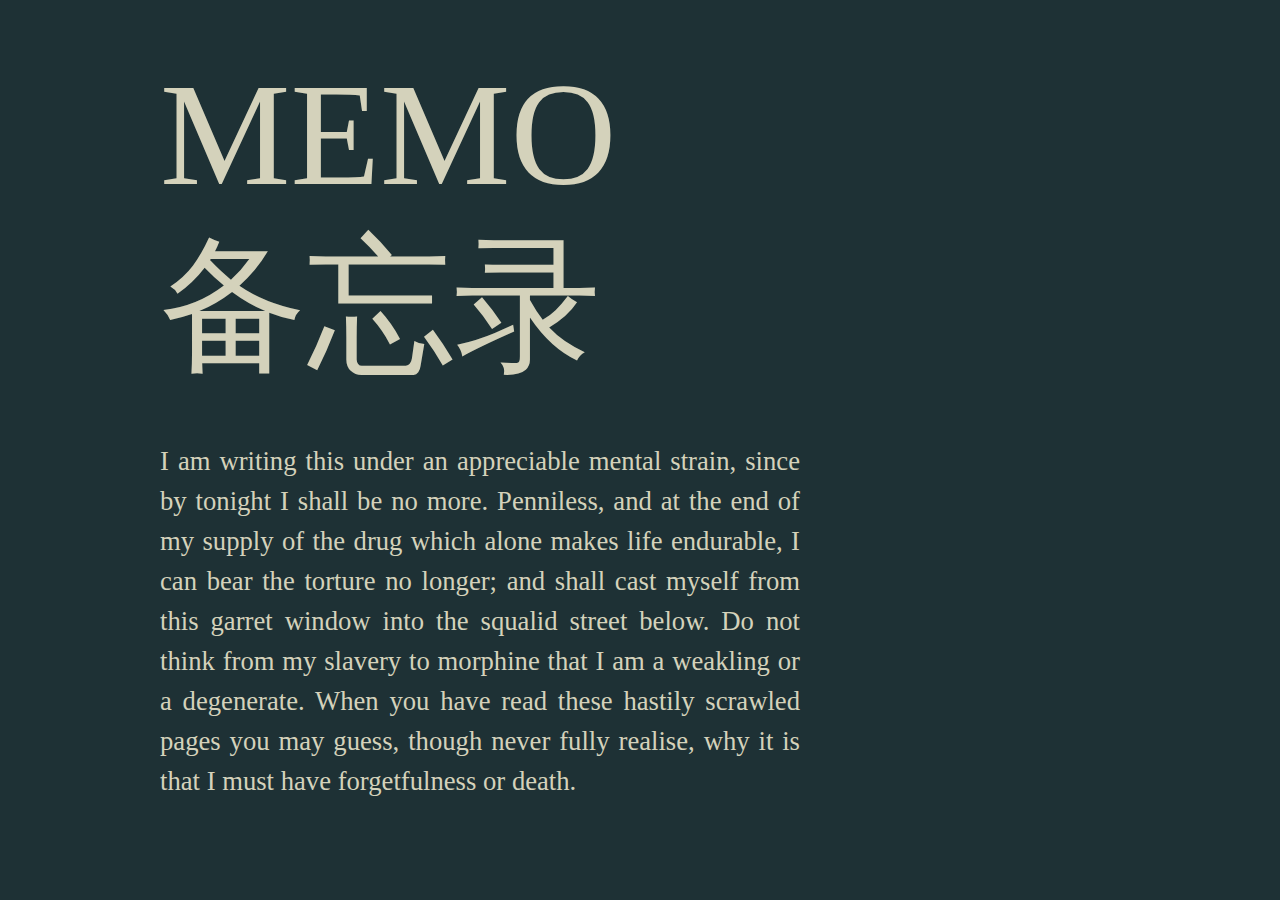
==== index.html @ ef3fa142 "1" ====
<!DOCTYPE html>
<html>
    <head>
        <title>MEMO</title>
        <link rel="stylesheet" type="text/css" href="style.css">
    </head>
    <body> 
      
        <main> 
             
            <div class="page one">

                <section  id="one">             
                    <h1>MEMO</h1>
                    <h1>备忘录</h1>
        
                    <p>I am writing this under an appreciable mental strain, since by tonight I shall be no more. Penniless, and at the end of my supply of the drug which alone makes 
                    life endurable, I can bear the torture no longer; and shall cast myself from this garret window into the squalid street below. Do not think from my slavery to 
                    morphine that I am a weakling or a degenerate. When you have read these hastily scrawled pages you may guess, though never fully realise, why it is that I must 
                    have forgetfulness or death.</p>
                 </section>
            </div>
            <div class="page two" >
                <section id="two">
                    <p>It was in one of the most open and least frequented parts of the broad Pacific that the packet of which I was supercargo fell a victim to the German sea-raider. 
                    The great war was then at its very beginning, and the ocean forces of the Hun had not completely sunk to their later degradation; so that our vessel was made a 
                    legitimate prize, whilst we of her crew were treated with all the fairness and consideration due us as naval prisoners. So liberal, indeed, was the discipline 
                    of our captors, that five days after we were taken I managed to escape alone in a small boat with water and provisions for a good length of time.
                    When I finally found myself adrift and free, I had but little idea of my surroundings. Never a competent navigator, I could only guess vaguely by the sun and 
                    stars that I was somewhat south of the equator. Of the longitude I knew nothing, and no island or coast-line was in sight. The weather kept fair, and for 
                    uncounted days I drifted aimlessly beneath the scorching sun; waiting either for some passing ship, or to be cast on the shores of some habitable land. But 
                    neither ship nor land appeared, and I began to despair in my solitude upon the heaving vastnesses of unbroken blue.</p>
                </section>
            </div>
            <div class="page three">
                <section class="text" id="three">
                    <p>The change happened whilst I slept. Its details I shall never know; for my slumber, though troubled and dream-infested, was continuous. When at last I awaked, 
                    it was to discover myself half sucked into a slimy expanse of hellish black mire which extended about me in monotonous undulations as far as I could see, and 
                    in which my boat lay grounded some distance away.</p>
                </section>
                <img src="dagon6.png">
            </div>
            <div class="page four">
                <img src="dagon5.png">
                <section class="text" id="four">
                    <p>Though one might well imagine that my first sensation would be of wonder at so prodigious and unexpected a transformation of scenery, I was in reality more 
                    horrified than astonished; for there was in the air and in the rotting soil a sinister quality which chilled me to the very core. The region was putrid with 
                    the carcasses of decaying fish, and of other less describable things which I saw protruding from the nasty mud of the unending plain. Perhaps I should not 
                    hope to convey in mere words the unutterable hideousness that can dwell in absolute silence and barren immensity. There was nothing within hearing, and nothing 
                    in sight save a vast reach of black slime; yet the very completeness of the stillness and the homogeneity of the landscape oppressed me with a nauseating fear.
                    The sun was blazing down from a sky which seemed to me almost black in its cloudless cruelty; as though reflecting the inky marsh beneath my feet. As I crawled 
                    into the stranded boat I realised that only one theory could explain my position. Through some unprecedented volcanic upheaval, a portion of the ocean floor 
                    must have been thrown to the surface, exposing regions which for innumerable millions of years had lain hidden under unfathomable watery depths. So great was 
                    the extent of the new land which had risen beneath me, that I could not detect the faintest noise of the surging ocean, strain my ears as I might. Nor were there 
                    any sea-fowl to prey upon the dead things.</p>
                </section>
            </div>
            <div class="page five">
                <section class="text" id="five">
                    <p>For several hours I sat thinking or brooding in the boat, which lay upon its side and afforded a slight shade as the sun moved across the heavens. As the day 
                    progressed, the ground lost some of its stickiness, and seemed likely to dry sufficiently for travelling purposes in a short time. That night I slept but little, 
                    and the next day I made for myself a pack containing food and water, preparatory to an overland journey in search of the vanished sea and possible rescue.
                    On the third morning I found the soil dry enough to walk upon with ease. The odour of the fish was maddening; but I was too much concerned with graver things 
                    to mind so slight an evil, and set out boldly for an unknown goal. All day I forged steadily westward, guided by a far-away hummock which rose higher than any 
                    other elevation on the rolling desert. That night I encamped, and on the following day still travelled toward the hummock, though that object seemed scarcely 
                    nearer than when I had first espied it. By the fourth evening I attained the base of the mound, which turned out to be much higher than it had appeared from a 
                    distance; an intervening valley setting it out in sharper relief from the general surface. Too weary to ascend, I slept in the shadow of the hill.</p>
                </section>
            </div>
            <div class="page six">
                <section class="text" id="six">
                    <p>I know not why my dreams were so wild that night; but ere the waning and fantastically gibbous moon had risen far above the eastern plain, I was awake in a cold 
                    perspiration, determined to sleep no more. Such visions as I had experienced were too much for me to endure again. And in the glow of the moon I saw how unwise I 
                    had been to travel by day. Without the glare of the parching sun, my journey would have cost me less energy; indeed, I now felt quite able to perform the ascent 
                    which had deterred me at sunset. Picking up my pack, I started for the crest of the eminence.</p>
                </section>
                <img src="dagon4.png">
            </div>
            <div class="page seven">
                <section class="text" id="seven">
                    <p>I have said that the unbroken monotony of the rolling plain was a source of vague horror to me; but I think my horror was greater when I gained the summit of the 
                    mound and looked down the other side into an immeasurable pit or canyon, whose black recesses the moon had not yet soared high enough to illumine. I felt myself on 
                    the edge of the world; peering over the rim into a fathomless chaos of eternal night. Through my terror ran curious reminiscences of Paradise Lost, and of Satan’s 
                    hideous climb through the unfashioned realms of darkness.</p>
                    <p>As the moon climbed higher in the sky, I began to see that the slopes of the valley were not quite so perpendicular as I had imagined. Ledges and outcroppings of 
                    rock afforded fairly easy foot-holds for a descent, whilst after a drop of a few hundred feet, the declivity became very gradual. Urged on by an impulse which I 
                    cannot definitely analyse, I scrambled with difficulty down the rocks and stood on the gentler slope beneath, gazing into the Stygian deeps where no light had yet 
                    penetrated.</p>   
                </section>
            </div>
           <div class="page eight">
                <section class="text" id="eight">
                    <p>All at once my attention was captured by a vast and singular object on the opposite slope, which rose steeply about an hundred yards ahead of me; an object that 
                    gleamed whitely in the newly bestowed rays of the ascending moon. That it was merely a gigantic piece of stone, I soon assured myself; but I was conscious of a 
                    distinct impression that its contour and position were not altogether the work of Nature. A closer scrutiny filled me with sensations I cannot express; for despite 
                    its enormous magnitude, and its position in an abyss which had yawned at the bottom of the sea since the world was young, I perceived beyond a doubt that the 
                    strange object was a well-shaped monolith whose massive bulk had known the workmanship and perhaps the worship of living and thinking creatures.</p>
                    <p>Dazed and frightened, yet not without a certain thrill of the scientist’s or archaeologist’s delight, I examined my surroundings more closely. The moon, now near 
                    the zenith, shone weirdly and vividly above the towering steeps that hemmed in the chasm, and revealed the fact that a far-flung body of water flowed at the bottom, 
                    winding out of sight in both directions, and almost lapping my feet as I stood on the slope. Across the chasm, the wavelets washed the base of the Cyclopean 
                    monolith; on whose surface I could now trace both inscriptions and crude sculptures. The writing was in a system of hieroglyphics unknown to me, and unlike anything 
                    I had ever seen in books; consisting for the most part of conventionalised aquatic symbols such as fishes, eels, octopi, crustaceans, molluscs, whales, and the like. 
                    Several characters obviously represented marine things which are unknown to the modern world, but whose decomposing forms I had observed on the ocean-risen plain.</p>
                </section>
           </div>
            <div class="page nine">
                <section class="text" id="nine">
                    <p>It was the pictorial carving, however, that did most to hold me spellbound. Plainly visible across the intervening water on account of their enormous size, were an 
                    array of bas-reliefs whose subjects would have excited the envy of a Doré. I think that these things were supposed to depict men—at least, a certain sort of men; 
                    though the creatures were shewn disporting like fishes in the waters of some marine grotto, or paying homage at some monolithic shrine which appeared to be under the 
                    waves as well. Of their faces and forms I dare not speak in detail; for the mere remembrance makes me grow faint. Grotesque beyond the imagination of a Poe or a Bulwer, 
                    they were damnably human in general outline despite webbed hands and feet, shockingly wide and flabby lips, glassy, bulging eyes, and other features less pleasant to 
                    recall. Curiously enough, they seemed to have been chiselled badly out of proportion with their scenic background; for one of the creatures was shewn in the act of 
                    killing a whale represented as but little larger than himself. I remarked, as I say, their grotesqueness and strange size; but in a moment decided that they were 
                    merely the imaginary gods of some primitive fishing or seafaring tribe; some tribe whose last descendant had perished eras before the first ancestor of the Piltdown 
                    or Neanderthal Man was born. Awestruck at this unexpected glimpse into a past beyond the conception of the most daring anthropologist, I stood musing whilst the moon 
                    cast queer reflections on the silent channel before me.</p>
                </section>
            </div>
            <div class="page ten">
                <section class="text" id="ten">
                    <p>Then suddenly I saw it. With only a slight churning to mark its rise to the surface, the thing slid into view above the dark waters. Vast, Polyphemus-like, and loathsome, 
                    it darted like a stupendous monster of nightmares to the monolith, about which it flung its gigantic scaly arms, the while it bowed its hideous head and gave vent to 
                    certain measured sounds. I think I went mad then.
                    Of my frantic ascent of the slope and cliff, and of my delirious journey back to the stranded boat, I remember little. I believe I sang a great deal, and laughed oddly 
                    when I was unable to sing. I have indistinct recollections of a great storm some time after I reached the boat; at any rate, I know that I heard peals of thunder and 
                    other tones which Nature utters only in her wildest moods.</p>
                </section>
            </div>
            <div class="page eleven">
                <section class="text" id="eleven">
                    <p>When I came out of the shadows I was in a San Francisco hospital; brought thither by the captain of the American ship which had picked up my boat in mid-ocean. In my 
                    delirium I had said much, but found that my words had been given scant attention. Of any land upheaval in the Pacific, my rescuers knew nothing; nor did I deem it 
                    necessary to insist upon a thing which I knew they could not believe. Once I sought out a celebrated ethnologist, and amused him with peculiar questions regarding the 
                    ancient Philistine legend of <b>Dagon, the Fish-God;</b> but soon perceiving that he was hopelessly conventional, I did not press my inquiries.</p>
                </section>
                <img src="https://www.bible-history.com/past/images/dagon.gif">
            </div>
            <div class="page twelve">
                <section class="text" id="twelve">    
                    <p>It is at night, especially when the moon is gibbous and waning, that I see the <b>thing.</b> I tried morphine; but the drug has given only transient surcease, and has drawn me 
                    into its clutches as a hopeless slave. So now I am to end it all, having written a full account for the information or the contemptuous amusement of my fellow-men. Often 
                    I ask myself if it could not all have been a pure phantasm—a mere freak of fever as I lay sun-stricken and raving in the open boat after my escape from the German 
                    man-of-war. This I ask myself, but ever does there come before me a hideously vivid vision in reply. I cannot think of the deep sea without shuddering at the nameless 
                    things that may at this very moment be crawling and floundering on its slimy bed, worshipping their ancient stone idols and carving their own detestable likenesses on 
                    submarine obelisks of water-soaked granite. I dream of a day when they may rise above the billows to drag down in their reeking talons the remnants of puny, war-exhausted
                    mankind—of a day when the land shall sink, and the dark ocean floor shall ascend amidst universal pandemonium.</p>
                    
                    <p><em>The end is near. I hear a noise at the door, as of some immense slippery body lumbering against it. It shall not find me. God, that hand! The window! The window!</em></p>
                    <h2>-h.p. lovecraft</h2>
                    
                </section> <img src="dagon3.png"> 
            </div>
       </main>        
    </body>
</html>
---- style.css ----
section{    
    height: 100vh;
    font-size: 20pt;
    line-height: 1.5;
    font-family: 'Nothing You Could Do', cursive;
    margin: 0px;
    font-kerning: 1;
}
main{
    scroll-snap-type: y mandatory;
    overflow-y: scroll;
    height: 100vh;
}
.page{
    display:grid;
    width:100vw;
    height:100vh;
    /* padding: 15px; */
    grid-template-columns: repeat(8, 1fr);
    grid-template-rows: repeat(6, 1fr);
    scroll-snap-align: center;
}
h1{
    font-size: 110pt;
    font-family: 'Mansalva', cursive;
    letter-spacing: 0px;
    font-stretch: expanded;  line-height: 0.5;
   
    font-weight: lighter;
}

body{
    margin: 0px;
}
#cover{
    background-color: #1e3135;
    color:#d4d2bb;
    width: 100vw;
    text-align: right;
    height: 50vh;
  
}
.one{
    background-color: #1e3135;
    color:#d4d2bb;
    margin: 0px;
    text-align: justify;
}
#one{
    grid-column: 2/6;
    grid-row: 2/4;
}
.two{
    background-color: #263a38;
    color:#d4d2bb;
}
#two{
    grid-column: 2/6;
    grid-row: 2/4;
}
.three{
    background-color: #293f3c;
    color:#d4d2bb;
}.three>img{
    grid-column: 3/6;
    grid-row: 3/5;
    width: 50vw;
}
#three{
    grid-column: 2/8;
    grid-row: 2/4;
}

.four{
    background-color:#2c433d;
    color:#d4d2bb;
}
#four{
    grid-column: 5/8;
    grid-row: 2/5;
    font-size: 18pt;
}
.four>img{
    width: 45vw;
    margin: 10px;
    grid-column: 1/4;
    grid-row: 3/4;
}
.five{
    background-color: #324943    ;
    color:#d4d2bb;
}
#five{
    grid-column: 2/6;
    grid-row: 2/4;
}
.six{
    background-color: #375146;
    color:#d4d2bb;
}
#six{
    grid-column:2/5;
    grid-row: 2/4;
    
}
.seven{
    background-color: #466150;
    color:#d4d2bb;
}
#seven{
    grid-column: 2/6;
    grid-row: 2/4;
}
.eight{
    background-color: #4e6752;
    color:#d4d2bb;
}
#eight{
    grid-column: 2/6;
    grid-row: 2/4;
}
.nine{
    background-color: #5b7359;
    color:#d4d2bb;
}
#nine{
    grid-column: 2/6;
    grid-row: 2/4;
}
.ten{
    background-color: #80926c;
    color:#d4d2bb;
}
#ten{
    grid-column: 2/6;
    grid-row: 2/4;
}
.eleven{
    background-color: #a4ae8c;
    color:#3a3a36;
}
#eleven{
    grid-column: 4/7;
    grid-row: 2/5;
}
.eleven>img{
    width: 45vw;
    grid-row: 1/5;
    grid-column: 1/5;
    margin: 30px;
}
.twelve{
    background-color: #d3d1b8;
    color:#202020;
}
#twelve{
    grid-column: 2/6;
    grid-row: 2/4;
    z-index: 1;
    font-size: 20pt;
}
.twelve>img{
    width: 20vw;
    grid-row: 6/7;
    grid-column: 8/9;
    float: right;
}
h2{
    text-align: right;
    z-index: 2;
}
.six>img{
    grid-row: 5/6;
    grid-column: 5/7;
width: 45vw;
    display: inline;
    margin: 0px;
}
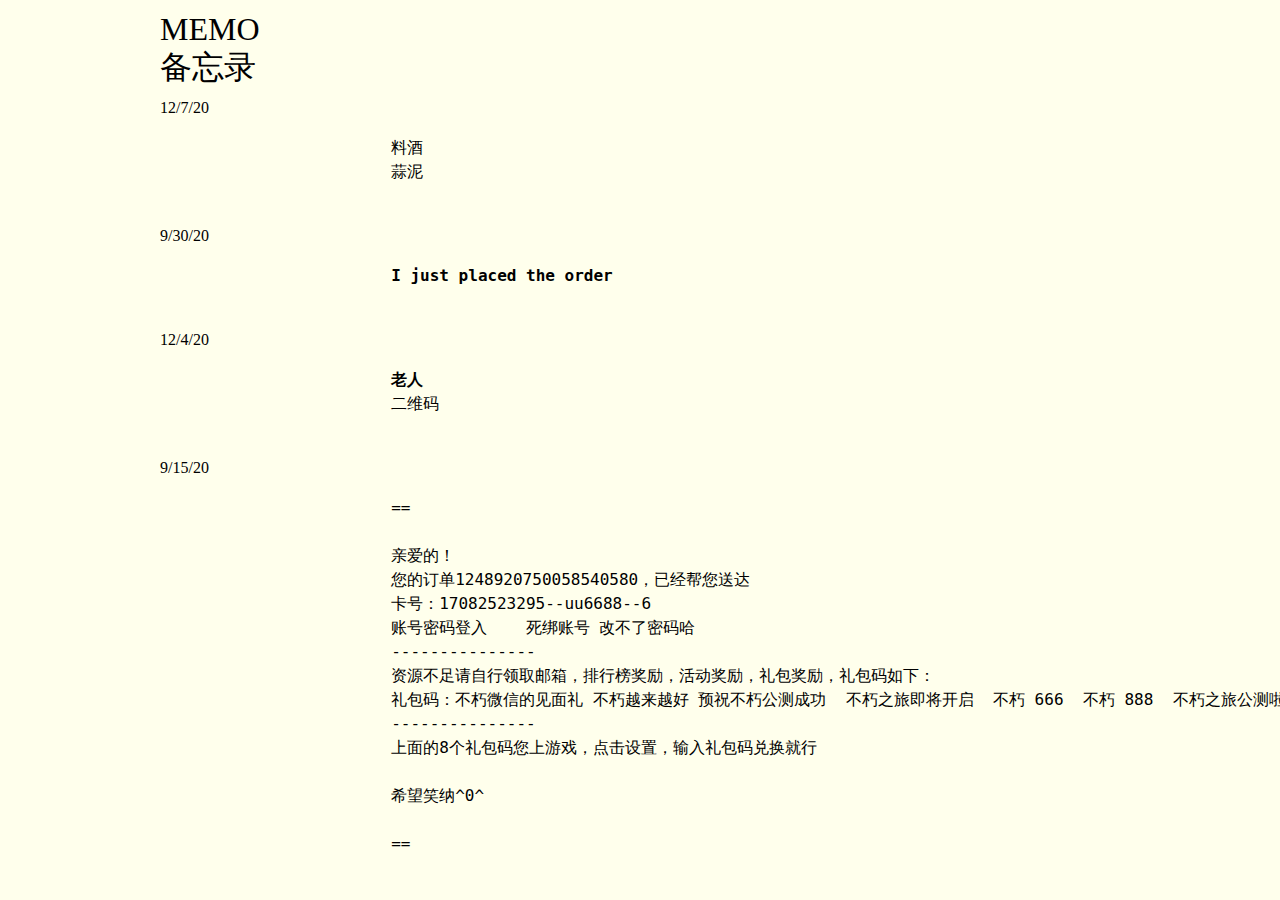
==== commit 10e245ce: "1" ====
--- a/index.html
+++ b/index.html
@@ -1,156 +1,170 @@
 <!DOCTYPE html>
 <html>
-    <head>
-        <title>MEMO</title>
-        <link rel="stylesheet" type="text/css" href="style.css">
-    </head>
-    <body> 
-      
-        <main> 
-             
-            <div class="page one">
 
-                <section  id="one">             
-                    <h1>MEMO</h1>
-                    <h1>备忘录</h1>
-        
-                    <p>I am writing this under an appreciable mental strain, since by tonight I shall be no more. Penniless, and at the end of my supply of the drug which alone makes 
-                    life endurable, I can bear the torture no longer; and shall cast myself from this garret window into the squalid street below. Do not think from my slavery to 
-                    morphine that I am a weakling or a degenerate. When you have read these hastily scrawled pages you may guess, though never fully realise, why it is that I must 
-                    have forgetfulness or death.</p>
-                 </section>
-            </div>
-            <div class="page two" >
-                <section id="two">
-                    <p>It was in one of the most open and least frequented parts of the broad Pacific that the packet of which I was supercargo fell a victim to the German sea-raider. 
-                    The great war was then at its very beginning, and the ocean forces of the Hun had not completely sunk to their later degradation; so that our vessel was made a 
-                    legitimate prize, whilst we of her crew were treated with all the fairness and consideration due us as naval prisoners. So liberal, indeed, was the discipline 
-                    of our captors, that five days after we were taken I managed to escape alone in a small boat with water and provisions for a good length of time.
-                    When I finally found myself adrift and free, I had but little idea of my surroundings. Never a competent navigator, I could only guess vaguely by the sun and 
-                    stars that I was somewhat south of the equator. Of the longitude I knew nothing, and no island or coast-line was in sight. The weather kept fair, and for 
-                    uncounted days I drifted aimlessly beneath the scorching sun; waiting either for some passing ship, or to be cast on the shores of some habitable land. But 
-                    neither ship nor land appeared, and I began to despair in my solitude upon the heaving vastnesses of unbroken blue.</p>
+<head>
+    <title>MEMO</title>
+    <link rel="stylesheet" type="text/css" href="style.css">
+</head>
+
+<body>
+
+    <main>
+
+        <div class="page one">
+
+            <section id="one">
+                <h1>MEMO</h1>
+                <h1>备忘录</h1>
+                <p>
+                    12/7/20
+                </p>
+                <pre>
+                        料酒
+                        蒜泥
+                    </pre>
+                <p>
+                    9/30/20
+                </p>
+                <pre>
+                        <strong>I just placed the order</strong>
+                    </pre>
+                <p>
+                    12/4/20
+                </p>
+                <pre>
+                        <strong>老人</strong>
+                        二维码
+                    </pre>
+                <p>
+                    9/15/20
+                </p>
+                <pre>
+                        ==
+
+                        亲爱的！
+                        您的订单1248920750058540580，已经帮您送达
+                        卡号：17082523295--uu6688--6
+                        账号密码登入    死绑账号 改不了密码哈
+                        ---------------
+                        资源不足请自行领取邮箱，排行榜奖励，活动奖励，礼包奖励，礼包码如下：
+                        礼包码：不朽微信的见面礼 不朽越来越好 预祝不朽公测成功  不朽之旅即将开启  不朽 666  不朽 888  不朽之旅公测啦 雷霆精英
+                        ---------------
+                        上面的8个礼包码您上游戏，点击设置，输入礼包码兑换就行
+
+                        希望笑纳^0^
+
+                        ==
+                    </pre>
+            </section>
+        </div>
+        <div class="page two">
+            <section id="two">
+                <p>
+                    8/3/20
+                </p>
+                <pre>
+                        ==
+
+                        亲爱的！
+                        您的订单1159272737172540580，已经帮您送达
+                        韩区：r0f2woc@icloud.com密An135136
+                        生日19900101或者19901221
+                        问题：朋友（friend）答案是1113-工作（job）答案2223-认识（meet）答案是3333
+                        特别说明，新号不能跨区消费，请勿给号冲值。
+
+                        如何玩外服游戏回复3,不能更新回复4
+                        此自动发货旺旺，人工可能不能及时回复，紧急情况，您可以加bgkj1111或者电18073364255
+
+                        希望笑纳^0^
+
+                        ==
+                    </pre>
+                <p>
+                    7/17/20
+                </p>
+                <pre>
+                        gre计划
+
+                        3天数学
+
+                        3天填空
+
+                        2天阅读
+
+                        3天写作
+                </pre>
+            </section>
+        </div>
+        <div class="page three">
+            <section class="text" id="three">
+                <p>
+                    8/3/20
+                </p>
+                <pre>
+                    ==
+
+                    您好！订单959531457355540580
+                    卡号：lnrtfzvn--742319--ryonz374@163.com--fdq782
+                    卡号：lpdljflx--670294--qdmpe503@163.com--zpg694
+                    卡号：lpffdjxp--040813--wlmow354@163.com--bak753
+                    卡密格式：B站账号----密码----邮箱账号-----邮箱密码
+                    都是三无号，及时改密绑定，不修改密码的后果自负
+                    上号资源不够的把邮箱都领取了哦！
+                    ---------------------------------------------------------
+                    此号为预约号，0练度，自己玩到10级邮箱领取预约奖励！
+
+                    ==
+                </pre>
+            </section>
+        </div>
+        <div class="page four">
+            <section class="text" id="four">
+
+            </section>
+        </div>
+        <div class="page five">
+            <section class="text" id="five">
+
+            </section>
+        </div>
+        <div class="page six">
+            <section class="text" id="six">
+               
+            </section>
+            <img src="dagon4.png">
+        </div>
+        <div class="page seven">
+            <section class="text" id="seven">
+         
+            </section>
+        </div>
+        <div class="page eight">
+            <section class="text" id="eight">
+                
+                
                 </section>
-            </div>
-            <div class="page three">
-                <section class="text" id="three">
-                    <p>The change happened whilst I slept. Its details I shall never know; for my slumber, though troubled and dream-infested, was continuous. When at last I awaked, 
-                    it was to discover myself half sucked into a slimy expanse of hellish black mire which extended about me in monotonous undulations as far as I could see, and 
-                    in which my boat lay grounded some distance away.</p>
-                </section>
-                <img src="dagon6.png">
-            </div>
-            <div class="page four">
-                <img src="dagon5.png">
-                <section class="text" id="four">
-                    <p>Though one might well imagine that my first sensation would be of wonder at so prodigious and unexpected a transformation of scenery, I was in reality more 
-                    horrified than astonished; for there was in the air and in the rotting soil a sinister quality which chilled me to the very core. The region was putrid with 
-                    the carcasses of decaying fish, and of other less describable things which I saw protruding from the nasty mud of the unending plain. Perhaps I should not 
-                    hope to convey in mere words the unutterable hideousness that can dwell in absolute silence and barren immensity. There was nothing within hearing, and nothing 
-                    in sight save a vast reach of black slime; yet the very completeness of the stillness and the homogeneity of the landscape oppressed me with a nauseating fear.
-                    The sun was blazing down from a sky which seemed to me almost black in its cloudless cruelty; as though reflecting the inky marsh beneath my feet. As I crawled 
-                    into the stranded boat I realised that only one theory could explain my position. Through some unprecedented volcanic upheaval, a portion of the ocean floor 
-                    must have been thrown to the surface, exposing regions which for innumerable millions of years had lain hidden under unfathomable watery depths. So great was 
-                    the extent of the new land which had risen beneath me, that I could not detect the faintest noise of the surging ocean, strain my ears as I might. Nor were there 
-                    any sea-fowl to prey upon the dead things.</p>
-                </section>
-            </div>
-            <div class="page five">
-                <section class="text" id="five">
-                    <p>For several hours I sat thinking or brooding in the boat, which lay upon its side and afforded a slight shade as the sun moved across the heavens. As the day 
-                    progressed, the ground lost some of its stickiness, and seemed likely to dry sufficiently for travelling purposes in a short time. That night I slept but little, 
-                    and the next day I made for myself a pack containing food and water, preparatory to an overland journey in search of the vanished sea and possible rescue.
-                    On the third morning I found the soil dry enough to walk upon with ease. The odour of the fish was maddening; but I was too much concerned with graver things 
-                    to mind so slight an evil, and set out boldly for an unknown goal. All day I forged steadily westward, guided by a far-away hummock which rose higher than any 
-                    other elevation on the rolling desert. That night I encamped, and on the following day still travelled toward the hummock, though that object seemed scarcely 
-                    nearer than when I had first espied it. By the fourth evening I attained the base of the mound, which turned out to be much higher than it had appeared from a 
-                    distance; an intervening valley setting it out in sharper relief from the general surface. Too weary to ascend, I slept in the shadow of the hill.</p>
-                </section>
-            </div>
-            <div class="page six">
-                <section class="text" id="six">
-                    <p>I know not why my dreams were so wild that night; but ere the waning and fantastically gibbous moon had risen far above the eastern plain, I was awake in a cold 
-                    perspiration, determined to sleep no more. Such visions as I had experienced were too much for me to endure again. And in the glow of the moon I saw how unwise I 
-                    had been to travel by day. Without the glare of the parching sun, my journey would have cost me less energy; indeed, I now felt quite able to perform the ascent 
-                    which had deterred me at sunset. Picking up my pack, I started for the crest of the eminence.</p>
-                </section>
-                <img src="dagon4.png">
-            </div>
-            <div class="page seven">
-                <section class="text" id="seven">
-                    <p>I have said that the unbroken monotony of the rolling plain was a source of vague horror to me; but I think my horror was greater when I gained the summit of the 
-                    mound and looked down the other side into an immeasurable pit or canyon, whose black recesses the moon had not yet soared high enough to illumine. I felt myself on 
-                    the edge of the world; peering over the rim into a fathomless chaos of eternal night. Through my terror ran curious reminiscences of Paradise Lost, and of Satan’s 
-                    hideous climb through the unfashioned realms of darkness.</p>
-                    <p>As the moon climbed higher in the sky, I began to see that the slopes of the valley were not quite so perpendicular as I had imagined. Ledges and outcroppings of 
-                    rock afforded fairly easy foot-holds for a descent, whilst after a drop of a few hundred feet, the declivity became very gradual. Urged on by an impulse which I 
-                    cannot definitely analyse, I scrambled with difficulty down the rocks and stood on the gentler slope beneath, gazing into the Stygian deeps where no light had yet 
-                    penetrated.</p>   
-                </section>
-            </div>
-           <div class="page eight">
-                <section class="text" id="eight">
-                    <p>All at once my attention was captured by a vast and singular object on the opposite slope, which rose steeply about an hundred yards ahead of me; an object that 
-                    gleamed whitely in the newly bestowed rays of the ascending moon. That it was merely a gigantic piece of stone, I soon assured myself; but I was conscious of a 
-                    distinct impression that its contour and position were not altogether the work of Nature. A closer scrutiny filled me with sensations I cannot express; for despite 
-                    its enormous magnitude, and its position in an abyss which had yawned at the bottom of the sea since the world was young, I perceived beyond a doubt that the 
-                    strange object was a well-shaped monolith whose massive bulk had known the workmanship and perhaps the worship of living and thinking creatures.</p>
-                    <p>Dazed and frightened, yet not without a certain thrill of the scientist’s or archaeologist’s delight, I examined my surroundings more closely. The moon, now near 
-                    the zenith, shone weirdly and vividly above the towering steeps that hemmed in the chasm, and revealed the fact that a far-flung body of water flowed at the bottom, 
-                    winding out of sight in both directions, and almost lapping my feet as I stood on the slope. Across the chasm, the wavelets washed the base of the Cyclopean 
-                    monolith; on whose surface I could now trace both inscriptions and crude sculptures. The writing was in a system of hieroglyphics unknown to me, and unlike anything 
-                    I had ever seen in books; consisting for the most part of conventionalised aquatic symbols such as fishes, eels, octopi, crustaceans, molluscs, whales, and the like. 
-                    Several characters obviously represented marine things which are unknown to the modern world, but whose decomposing forms I had observed on the ocean-risen plain.</p>
-                </section>
-           </div>
-            <div class="page nine">
-                <section class="text" id="nine">
-                    <p>It was the pictorial carving, however, that did most to hold me spellbound. Plainly visible across the intervening water on account of their enormous size, were an 
-                    array of bas-reliefs whose subjects would have excited the envy of a Doré. I think that these things were supposed to depict men—at least, a certain sort of men; 
-                    though the creatures were shewn disporting like fishes in the waters of some marine grotto, or paying homage at some monolithic shrine which appeared to be under the 
-                    waves as well. Of their faces and forms I dare not speak in detail; for the mere remembrance makes me grow faint. Grotesque beyond the imagination of a Poe or a Bulwer, 
-                    they were damnably human in general outline despite webbed hands and feet, shockingly wide and flabby lips, glassy, bulging eyes, and other features less pleasant to 
-                    recall. Curiously enough, they seemed to have been chiselled badly out of proportion with their scenic background; for one of the creatures was shewn in the act of 
-                    killing a whale represented as but little larger than himself. I remarked, as I say, their grotesqueness and strange size; but in a moment decided that they were 
-                    merely the imaginary gods of some primitive fishing or seafaring tribe; some tribe whose last descendant had perished eras before the first ancestor of the Piltdown 
-                    or Neanderthal Man was born. Awestruck at this unexpected glimpse into a past beyond the conception of the most daring anthropologist, I stood musing whilst the moon 
-                    cast queer reflections on the silent channel before me.</p>
-                </section>
-            </div>
-            <div class="page ten">
-                <section class="text" id="ten">
-                    <p>Then suddenly I saw it. With only a slight churning to mark its rise to the surface, the thing slid into view above the dark waters. Vast, Polyphemus-like, and loathsome, 
-                    it darted like a stupendous monster of nightmares to the monolith, about which it flung its gigantic scaly arms, the while it bowed its hideous head and gave vent to 
-                    certain measured sounds. I think I went mad then.
-                    Of my frantic ascent of the slope and cliff, and of my delirious journey back to the stranded boat, I remember little. I believe I sang a great deal, and laughed oddly 
-                    when I was unable to sing. I have indistinct recollections of a great storm some time after I reached the boat; at any rate, I know that I heard peals of thunder and 
-                    other tones which Nature utters only in her wildest moods.</p>
-                </section>
-            </div>
-            <div class="page eleven">
-                <section class="text" id="eleven">
-                    <p>When I came out of the shadows I was in a San Francisco hospital; brought thither by the captain of the American ship which had picked up my boat in mid-ocean. In my 
-                    delirium I had said much, but found that my words had been given scant attention. Of any land upheaval in the Pacific, my rescuers knew nothing; nor did I deem it 
-                    necessary to insist upon a thing which I knew they could not believe. Once I sought out a celebrated ethnologist, and amused him with peculiar questions regarding the 
-                    ancient Philistine legend of <b>Dagon, the Fish-God;</b> but soon perceiving that he was hopelessly conventional, I did not press my inquiries.</p>
-                </section>
-                <img src="https://www.bible-history.com/past/images/dagon.gif">
-            </div>
-            <div class="page twelve">
-                <section class="text" id="twelve">    
-                    <p>It is at night, especially when the moon is gibbous and waning, that I see the <b>thing.</b> I tried morphine; but the drug has given only transient surcease, and has drawn me 
-                    into its clutches as a hopeless slave. So now I am to end it all, having written a full account for the information or the contemptuous amusement of my fellow-men. Often 
-                    I ask myself if it could not all have been a pure phantasm—a mere freak of fever as I lay sun-stricken and raving in the open boat after my escape from the German 
-                    man-of-war. This I ask myself, but ever does there come before me a hideously vivid vision in reply. I cannot think of the deep sea without shuddering at the nameless 
-                    things that may at this very moment be crawling and floundering on its slimy bed, worshipping their ancient stone idols and carving their own detestable likenesses on 
-                    submarine obelisks of water-soaked granite. I dream of a day when they may rise above the billows to drag down in their reeking talons the remnants of puny, war-exhausted
-                    mankind—of a day when the land shall sink, and the dark ocean floor shall ascend amidst universal pandemonium.</p>
-                    
-                    <p><em>The end is near. I hear a noise at the door, as of some immense slippery body lumbering against it. It shall not find me. God, that hand! The window! The window!</em></p>
-                    <h2>-h.p. lovecraft</h2>
-                    
-                </section> <img src="dagon3.png"> 
-            </div>
-       </main>        
-    </body>
+        </div>
+        <div class="page nine">
+            <section class="text" id="nine">
+
+            </section>
+        </div>
+        <div class="page ten">
+            <section class="text" id="ten">
+
+            </section>
+        </div>
+        <div class="page eleven">
+            <section class="text" id="eleven">
+
+            </section>
+            <img src="https://www.bible-history.com/past/images/dagon.gif">
+        </div>
+        <div class="page twelve">
+            <section class="text" id="twelve">
+
+        </div>
+    </main>
+</body>
+
 </html>--- a/style.css
+++ b/style.css
@@ -1,6 +1,6 @@
 section{    
     height: 100vh;
-    font-size: 20pt;
+    font-size: 1rem;
     line-height: 1.5;
     font-family: 'Nothing You Could Do', cursive;
     margin: 0px;
@@ -10,6 +10,7 @@
     scroll-snap-type: y mandatory;
     overflow-y: scroll;
     height: 100vh;
+    background-color: #ffffec;
 }
 .page{
     display:grid;
@@ -21,7 +22,7 @@
     scroll-snap-align: center;
 }
 h1{
-    font-size: 110pt;
+    font-size: 2rem;
     font-family: 'Mansalva', cursive;
     letter-spacing: 0px;
     font-stretch: expanded;  line-height: 0.5;
@@ -33,16 +34,12 @@
     margin: 0px;
 }
 #cover{
-    background-color: #1e3135;
-    color:#d4d2bb;
     width: 100vw;
     text-align: right;
     height: 50vh;
   
 }
 .one{
-    background-color: #1e3135;
-    color:#d4d2bb;
     margin: 0px;
     text-align: justify;
 }
@@ -51,16 +48,13 @@
     grid-row: 2/4;
 }
 .two{
-    background-color: #263a38;
-    color:#d4d2bb;
+
 }
 #two{
     grid-column: 2/6;
     grid-row: 2/4;
 }
 .three{
-    background-color: #293f3c;
-    color:#d4d2bb;
 }.three>img{
     grid-column: 3/6;
     grid-row: 3/5;
@@ -72,13 +66,11 @@
 }
 
 .four{
-    background-color:#2c433d;
-    color:#d4d2bb;
+
 }
 #four{
     grid-column: 5/8;
     grid-row: 2/5;
-    font-size: 18pt;
 }
 .four>img{
     width: 45vw;
@@ -87,16 +79,14 @@
     grid-row: 3/4;
 }
 .five{
-    background-color: #324943    ;
-    color:#d4d2bb;
+
 }
 #five{
     grid-column: 2/6;
     grid-row: 2/4;
 }
 .six{
-    background-color: #375146;
-    color:#d4d2bb;
+
 }
 #six{
     grid-column:2/5;
@@ -104,40 +94,35 @@
     
 }
 .seven{
-    background-color: #466150;
-    color:#d4d2bb;
+
 }
 #seven{
     grid-column: 2/6;
     grid-row: 2/4;
 }
 .eight{
-    background-color: #4e6752;
-    color:#d4d2bb;
+
 }
 #eight{
     grid-column: 2/6;
     grid-row: 2/4;
 }
 .nine{
-    background-color: #5b7359;
-    color:#d4d2bb;
+
 }
 #nine{
     grid-column: 2/6;
     grid-row: 2/4;
 }
 .ten{
-    background-color: #80926c;
-    color:#d4d2bb;
+
 }
 #ten{
     grid-column: 2/6;
     grid-row: 2/4;
 }
 .eleven{
-    background-color: #a4ae8c;
-    color:#3a3a36;
+
 }
 #eleven{
     grid-column: 4/7;
@@ -150,8 +135,7 @@
     margin: 30px;
 }
 .twelve{
-    background-color: #d3d1b8;
-    color:#202020;
+
 }
 #twelve{
     grid-column: 2/6;
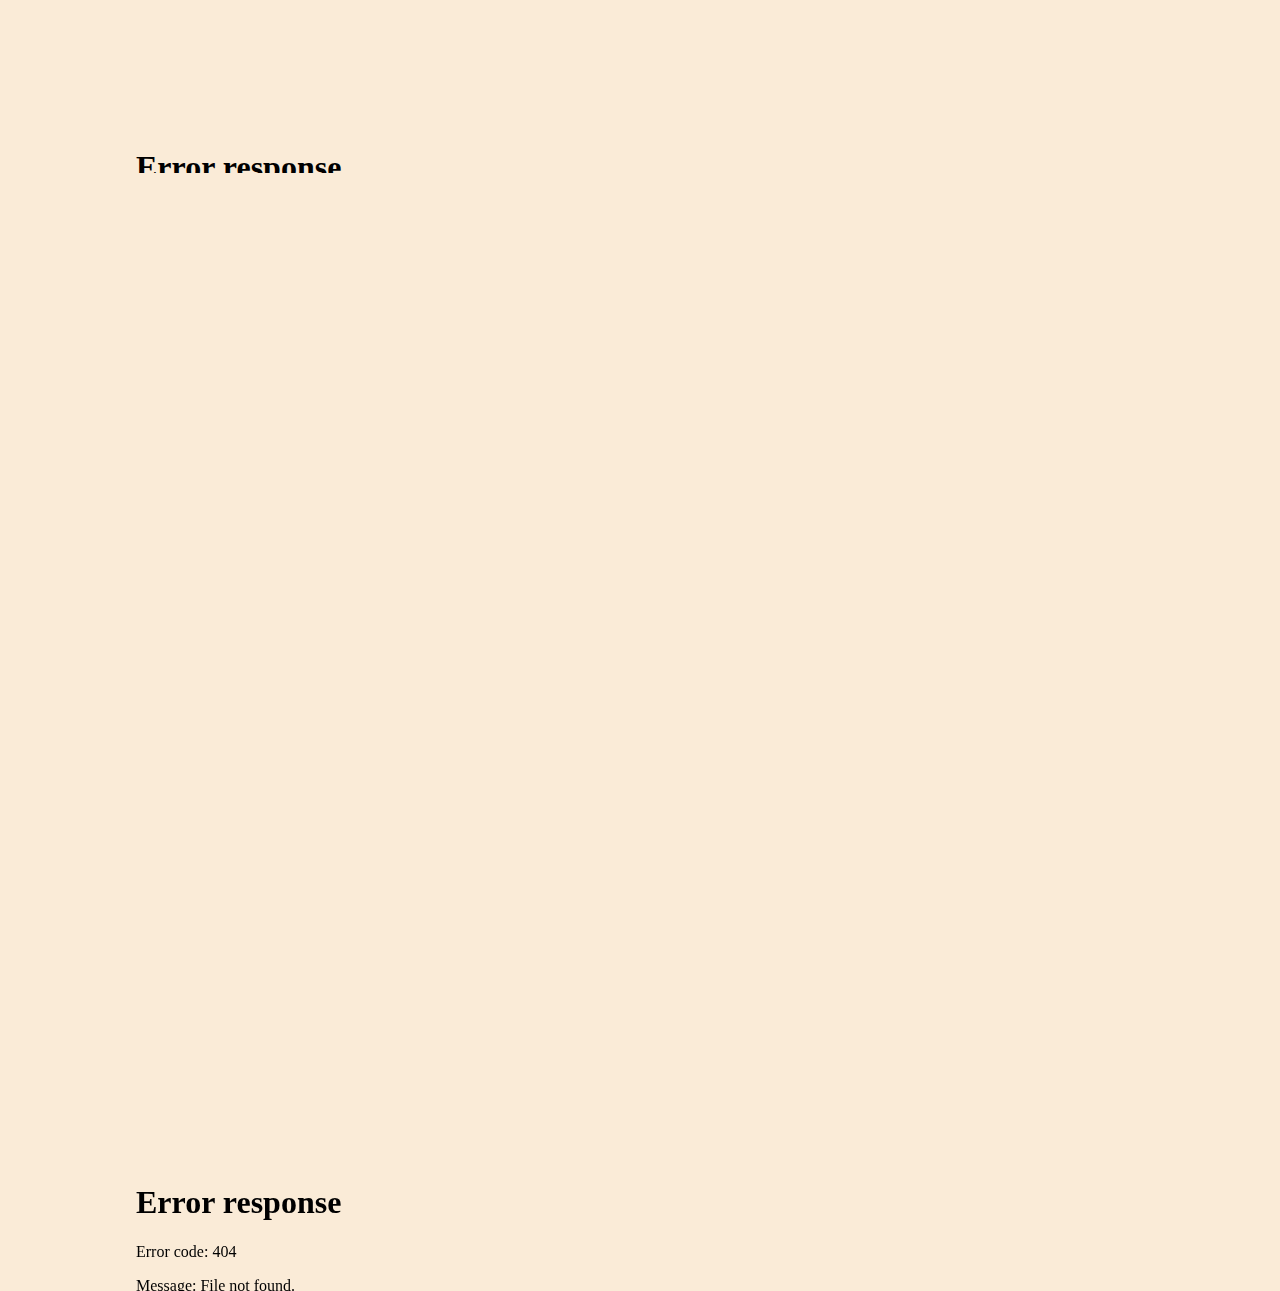
==== commit b6d877c6: "1" ====
--- a/index.html
+++ b/index.html
@@ -1,170 +1,17 @@
 <!DOCTYPE html>
 <html>
-
 <head>
-    <title>MEMO</title>
-    <link rel="stylesheet" type="text/css" href="style.css">
+	<meta name="description" content="MEMO" /> 
+	<meta name="viewport" content="initial-scale=1.0, width=device-width" />
+	<meta name="keywords" content="2021" /> 
+	<meta name="author" content="YH 2021" /> 
+	<meta charset="utf-8">
+	<title>Memo 2020</title>
+	<script src="https://ajax.googleapis.com/ajax/libs/jquery/3.1.0/jquery.min.js"></script>
+	<script src="script.js"></script>
+	<link rel="stylesheet" type="text/css" href="style.css">
 </head>
-
 <body>
 
-    <main>
-
-        <div class="page one">
-
-            <section id="one">
-                <h1>MEMO</h1>
-                <h1>备忘录</h1>
-                <p>
-                    12/7/20
-                </p>
-                <pre>
-                        料酒
-                        蒜泥
-                    </pre>
-                <p>
-                    9/30/20
-                </p>
-                <pre>
-                        <strong>I just placed the order</strong>
-                    </pre>
-                <p>
-                    12/4/20
-                </p>
-                <pre>
-                        <strong>老人</strong>
-                        二维码
-                    </pre>
-                <p>
-                    9/15/20
-                </p>
-                <pre>
-                        ==
-
-                        亲爱的！
-                        您的订单1248920750058540580，已经帮您送达
-                        卡号：17082523295--uu6688--6
-                        账号密码登入    死绑账号 改不了密码哈
-                        ---------------
-                        资源不足请自行领取邮箱，排行榜奖励，活动奖励，礼包奖励，礼包码如下：
-                        礼包码：不朽微信的见面礼 不朽越来越好 预祝不朽公测成功  不朽之旅即将开启  不朽 666  不朽 888  不朽之旅公测啦 雷霆精英
-                        ---------------
-                        上面的8个礼包码您上游戏，点击设置，输入礼包码兑换就行
-
-                        希望笑纳^0^
-
-                        ==
-                    </pre>
-            </section>
-        </div>
-        <div class="page two">
-            <section id="two">
-                <p>
-                    8/3/20
-                </p>
-                <pre>
-                        ==
-
-                        亲爱的！
-                        您的订单1159272737172540580，已经帮您送达
-                        韩区：r0f2woc@icloud.com密An135136
-                        生日19900101或者19901221
-                        问题：朋友（friend）答案是1113-工作（job）答案2223-认识（meet）答案是3333
-                        特别说明，新号不能跨区消费，请勿给号冲值。
-
-                        如何玩外服游戏回复3,不能更新回复4
-                        此自动发货旺旺，人工可能不能及时回复，紧急情况，您可以加bgkj1111或者电18073364255
-
-                        希望笑纳^0^
-
-                        ==
-                    </pre>
-                <p>
-                    7/17/20
-                </p>
-                <pre>
-                        gre计划
-
-                        3天数学
-
-                        3天填空
-
-                        2天阅读
-
-                        3天写作
-                </pre>
-            </section>
-        </div>
-        <div class="page three">
-            <section class="text" id="three">
-                <p>
-                    8/3/20
-                </p>
-                <pre>
-                    ==
-
-                    您好！订单959531457355540580
-                    卡号：lnrtfzvn--742319--ryonz374@163.com--fdq782
-                    卡号：lpdljflx--670294--qdmpe503@163.com--zpg694
-                    卡号：lpffdjxp--040813--wlmow354@163.com--bak753
-                    卡密格式：B站账号----密码----邮箱账号-----邮箱密码
-                    都是三无号，及时改密绑定，不修改密码的后果自负
-                    上号资源不够的把邮箱都领取了哦！
-                    ---------------------------------------------------------
-                    此号为预约号，0练度，自己玩到10级邮箱领取预约奖励！
-
-                    ==
-                </pre>
-            </section>
-        </div>
-        <div class="page four">
-            <section class="text" id="four">
-
-            </section>
-        </div>
-        <div class="page five">
-            <section class="text" id="five">
-
-            </section>
-        </div>
-        <div class="page six">
-            <section class="text" id="six">
-               
-            </section>
-            <img src="dagon4.png">
-        </div>
-        <div class="page seven">
-            <section class="text" id="seven">
-         
-            </section>
-        </div>
-        <div class="page eight">
-            <section class="text" id="eight">
-                
-                
-                </section>
-        </div>
-        <div class="page nine">
-            <section class="text" id="nine">
-
-            </section>
-        </div>
-        <div class="page ten">
-            <section class="text" id="ten">
-
-            </section>
-        </div>
-        <div class="page eleven">
-            <section class="text" id="eleven">
-
-            </section>
-            <img src="https://www.bible-history.com/past/images/dagon.gif">
-        </div>
-        <div class="page twelve">
-            <section class="text" id="twelve">
-
-        </div>
-    </main>
 </body>
-
 </html>--- a/style.css
+++ b/style.css
@@ -1,163 +1,33 @@
-section{    
-    height: 100vh;
-    font-size: 1rem;
-    line-height: 1.5;
-    font-family: 'Nothing You Could Do', cursive;
-    margin: 0px;
-    font-kerning: 1;
-}
-main{
-    scroll-snap-type: y mandatory;
-    overflow-y: scroll;
-    height: 100vh;
-    background-color: #ffffec;
-}
-.page{
-    display:grid;
-    width:100vw;
-    height:100vh;
-    /* padding: 15px; */
-    grid-template-columns: repeat(8, 1fr);
-    grid-template-rows: repeat(6, 1fr);
-    scroll-snap-align: center;
-}
-h1{
-    font-size: 2rem;
-    font-family: 'Mansalva', cursive;
-    letter-spacing: 0px;
-    font-stretch: expanded;  line-height: 0.5;
-   
-    font-weight: lighter;
+* {
+	box-sizing: border-box;
 }
 
-body{
-    margin: 0px;
-}
-#cover{
-    width: 100vw;
-    text-align: right;
-    height: 50vh;
-  
-}
-.one{
-    margin: 0px;
-    text-align: justify;
-}
-#one{
-    grid-column: 2/6;
-    grid-row: 2/4;
-}
-.two{
-
-}
-#two{
-    grid-column: 2/6;
-    grid-row: 2/4;
-}
-.three{
-}.three>img{
-    grid-column: 3/6;
-    grid-row: 3/5;
-    width: 50vw;
-}
-#three{
-    grid-column: 2/8;
-    grid-row: 2/4;
+body {
+margin: 10vw;
+background-color: antiquewhite;
 }
 
-.four{
-
-}
-#four{
-    grid-column: 5/8;
-    grid-row: 2/5;
-}
-.four>img{
-    width: 45vw;
-    margin: 10px;
-    grid-column: 1/4;
-    grid-row: 3/4;
-}
-.five{
-
-}
-#five{
-    grid-column: 2/6;
-    grid-row: 2/4;
-}
-.six{
-
-}
-#six{
-    grid-column:2/5;
-    grid-row: 2/4;
-    
-}
-.seven{
-
-}
-#seven{
-    grid-column: 2/6;
-    grid-row: 2/4;
-}
-.eight{
-
-}
-#eight{
-    grid-column: 2/6;
-    grid-row: 2/4;
-}
-.nine{
-
-}
-#nine{
-    grid-column: 2/6;
-    grid-row: 2/4;
-}
-.ten{
-
-}
-#ten{
-    grid-column: 2/6;
-    grid-row: 2/4;
-}
-.eleven{
-
-}
-#eleven{
-    grid-column: 4/7;
-    grid-row: 2/5;
-}
-.eleven>img{
-    width: 45vw;
-    grid-row: 1/5;
-    grid-column: 1/5;
-    margin: 30px;
-}
-.twelve{
-
-}
-#twelve{
-    grid-column: 2/6;
-    grid-row: 2/4;
-    z-index: 1;
-    font-size: 20pt;
-}
-.twelve>img{
-    width: 20vw;
-    grid-row: 6/7;
-    grid-column: 8/9;
-    float: right;
-}
-h2{
-    text-align: right;
-    z-index: 2;
-}
-.six>img{
-    grid-row: 5/6;
-    grid-column: 5/7;
-width: 45vw;
-    display: inline;
-    margin: 0px;
+iframe {
+	border: 0;
+	width: 100%;
+	height: 100%;
 }
 
+.column {
+	display: block;
+    width: 100vw;
+	height: 5vh;
+	transition: 1s;
+}
+
+#info {
+	display: block;
+    position: fixed;
+	width: 100vw;
+	height: 50vh;
+	transition: 1s;
+	font-family: serif;
+	color: orangered;
+	font-size: 18px;
+}
+
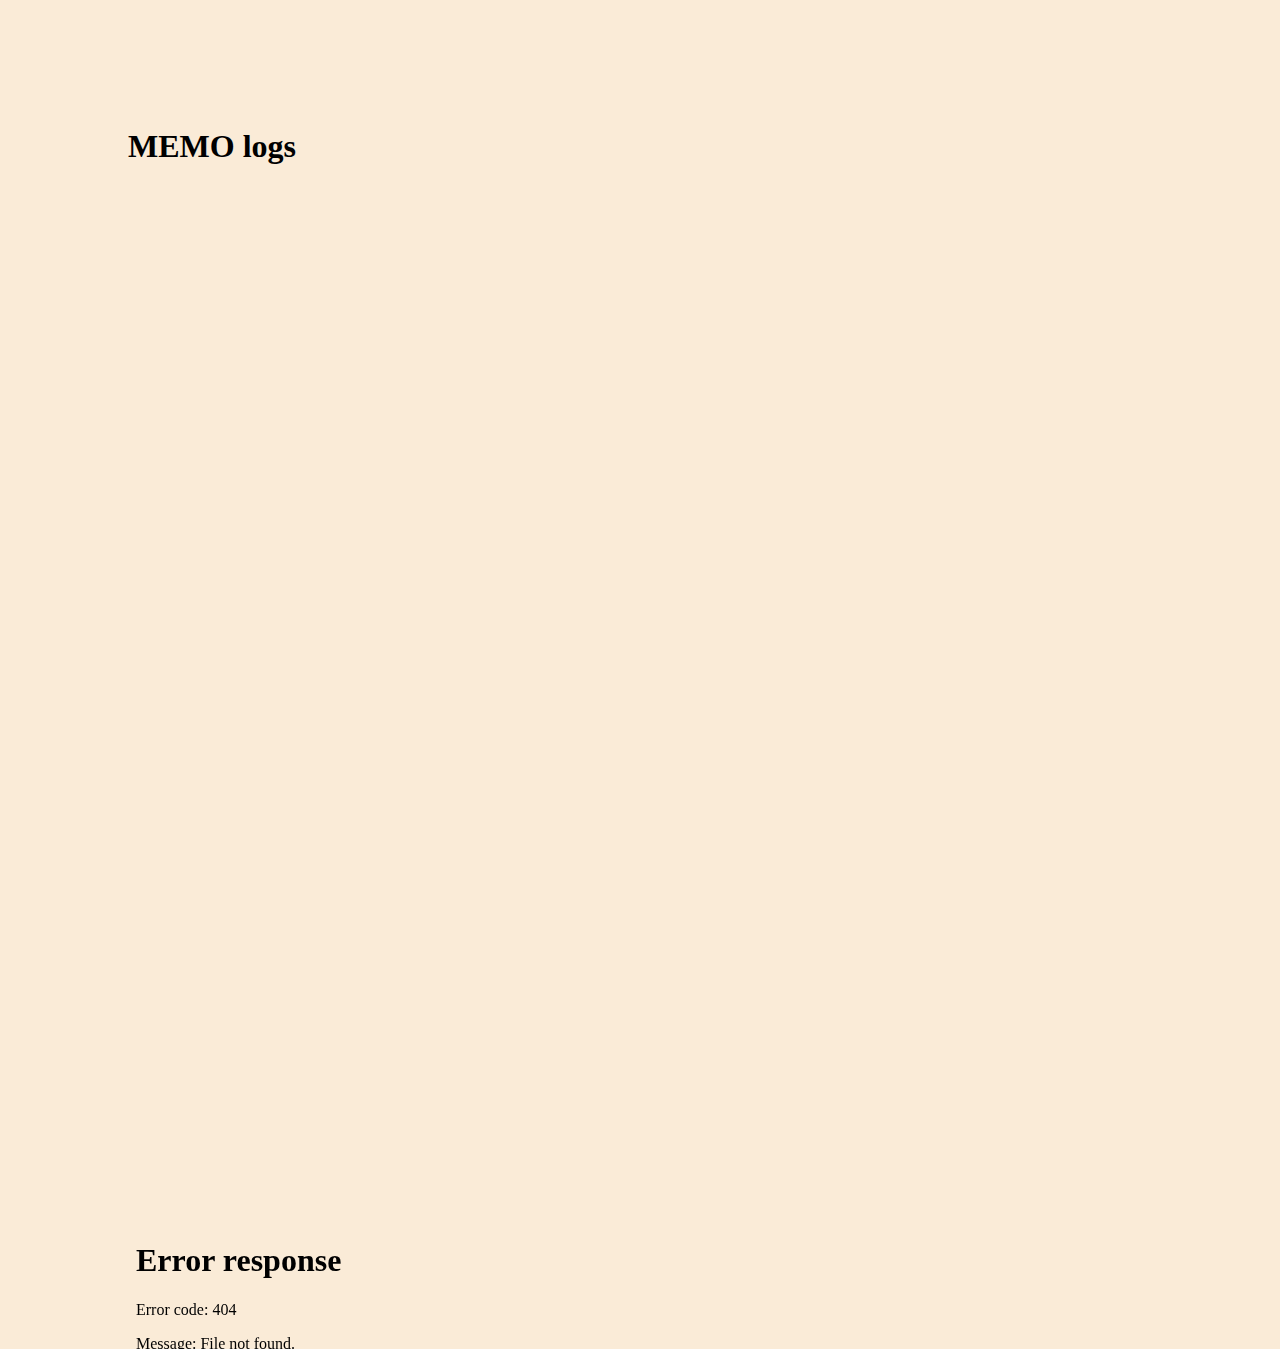
==== commit 91ab97ea: "1" ====
--- a/index.html
+++ b/index.html
@@ -12,6 +12,8 @@
 	<link rel="stylesheet" type="text/css" href="style.css">
 </head>
 <body>
-
+    <h1>
+        MEMO logs
+    </h1>
 </body>
 </html>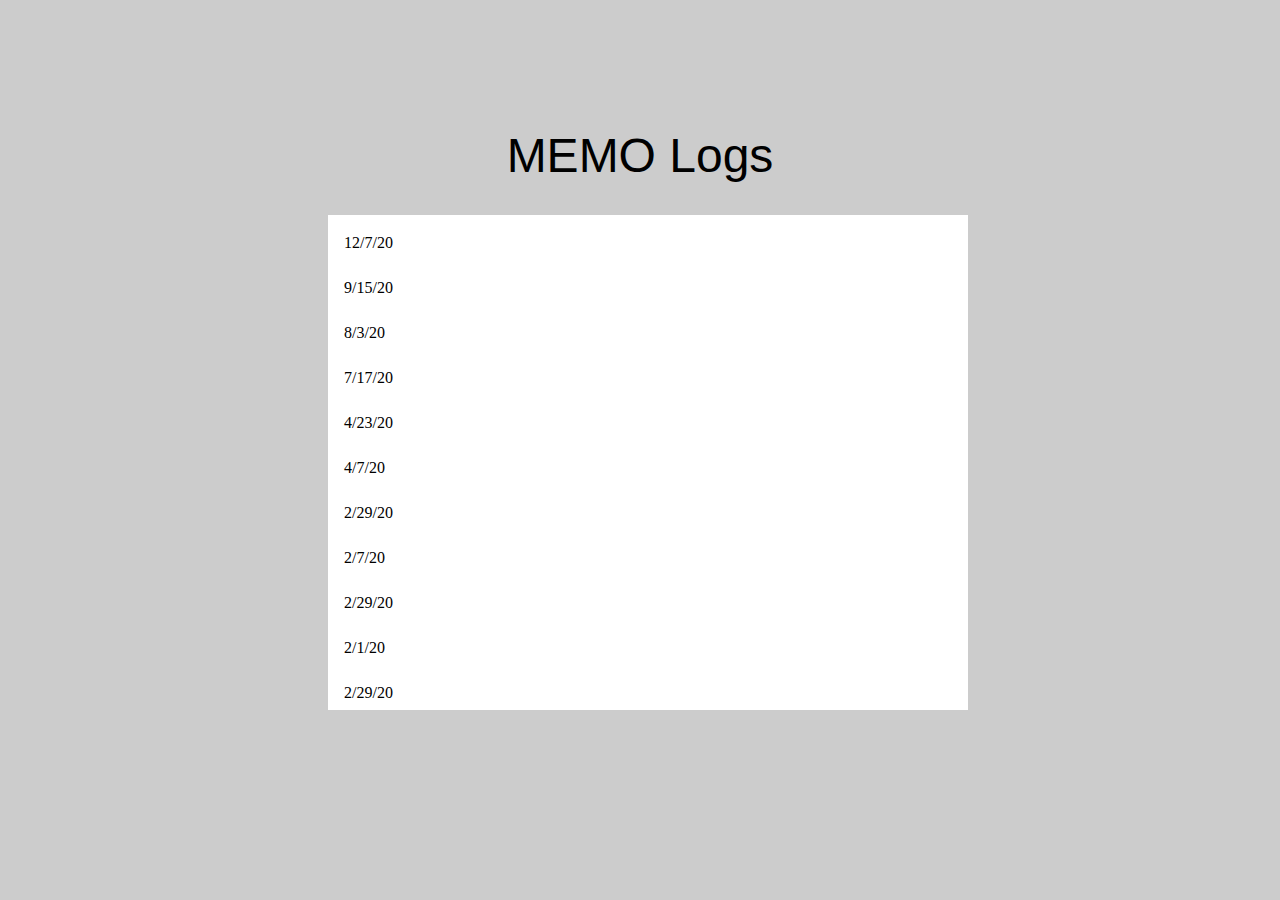
==== commit f914e25d: "1" ====
--- a/index.html
+++ b/index.html
@@ -13,7 +13,7 @@
 </head>
 <body>
     <h1>
-        MEMO logs
+        MEMO Logs
     </h1>
 </body>
 </html>--- a/style.css
+++ b/style.css
@@ -3,24 +3,29 @@
 }
 
 body {
-margin: 10vw;
-background-color: antiquewhite;
+text-align: center;
+background-color: #cccccc;
+
 }
 
 iframe {
 	border: 0;
 	width: 100%;
 	height: 100%;
+
 }
 
 .column {
+	margin:0 auto;
 	display: block;
     width: 100vw;
 	height: 5vh;
 	transition: 1s;
+
 }
 
 #info {
+	margin:0 auto;
 	display: block;
     position: fixed;
 	width: 100vw;
@@ -31,3 +36,30 @@
 	font-size: 18px;
 }
 
+.image {
+	margin:0 auto;
+	display: block;
+    width: 50vw;
+	height: 5vh;
+	transition: 1s;
+
+}
+
+#expand {
+	margin:0 auto;
+	display: block;
+    position: fixed;
+	width: 50vw;
+	height: 50vh;
+	transition: 1s;
+	font-family: serif;
+	color: orangered;
+	font-size: 18px;
+}
+
+h1{
+	font-family: Arial, Helvetica, sans-serif;
+	font-size: 3rem;
+	margin-top: 8rem;
+	font-weight: 200;
+}
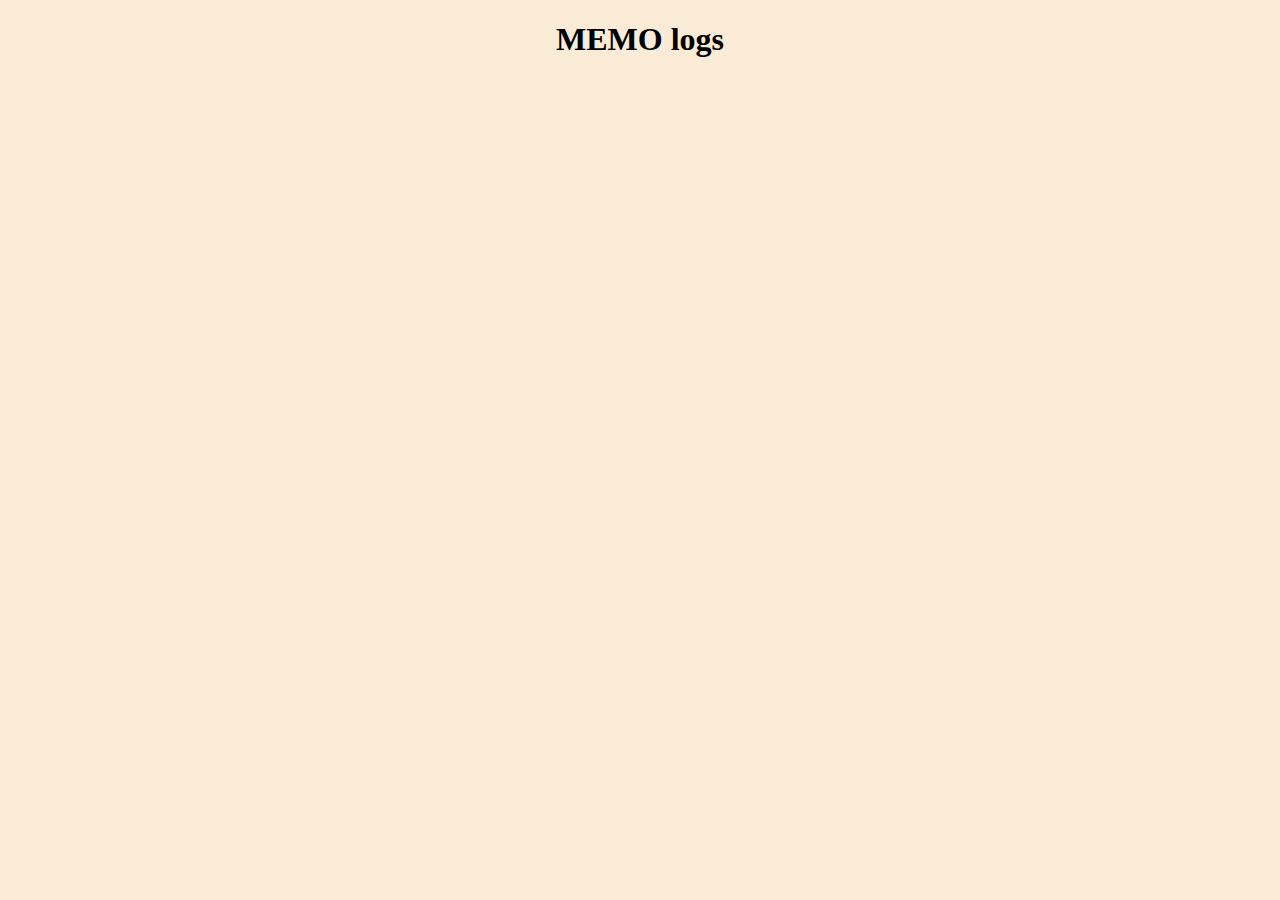
==== commit 3de95f43: "1" ====
--- a/index.html
+++ b/index.html
@@ -13,7 +13,7 @@
 </head>
 <body>
     <h1>
-        MEMO Logs
+        MEMO logs
     </h1>
 </body>
 </html>--- a/style.css
+++ b/style.css
@@ -4,11 +4,12 @@
 
 body {
 text-align: center;
-background-color: #cccccc;
+background-color: antiquewhite;
 
 }
 
 iframe {
+	
 	border: 0;
 	width: 100%;
 	height: 100%;
@@ -57,9 +58,3 @@
 	font-size: 18px;
 }
 
-h1{
-	font-family: Arial, Helvetica, sans-serif;
-	font-size: 3rem;
-	margin-top: 8rem;
-	font-weight: 200;
-}
